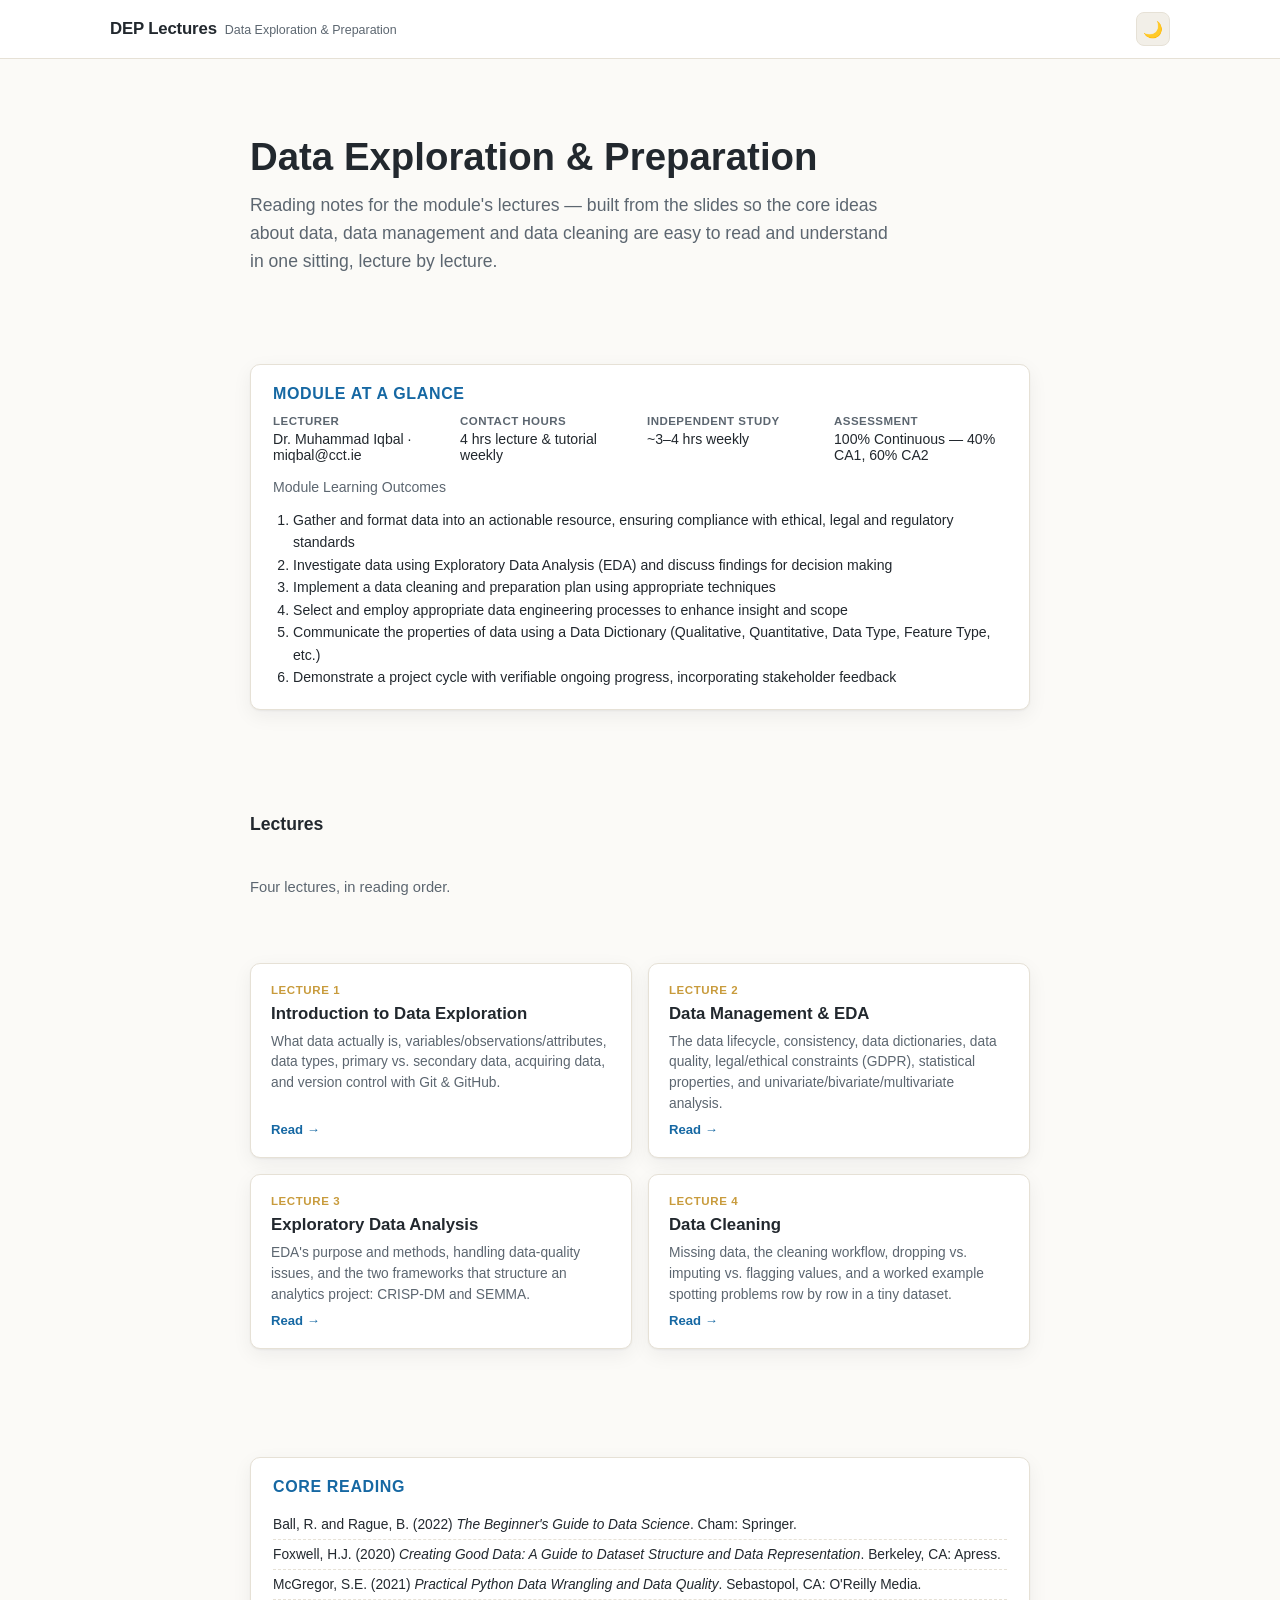
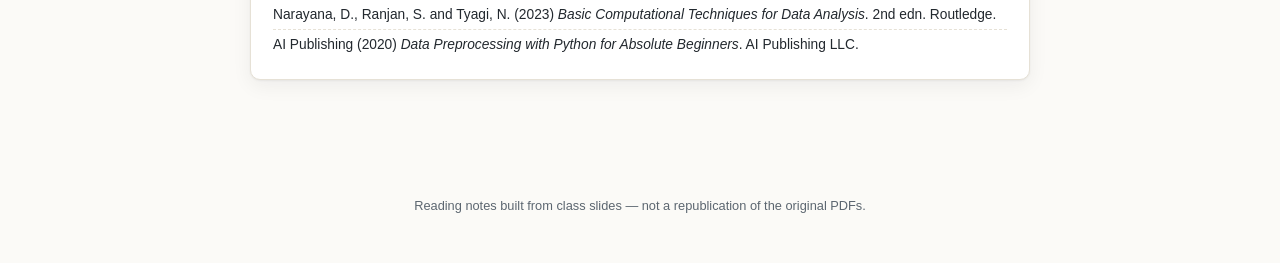
==== index.html @ f2b4989c "Initial DEP lecture reading site Simple, responsive reading pages for the four Data Exploration & Pr" ====
<!doctype html>
<html lang="en">
<head>
  <meta charset="utf-8" />
  <meta name="viewport" content="width=device-width, initial-scale=1" />
  <title>DEP Lectures — Data Exploration &amp; Preparation</title>
  <meta name="description" content="Clean, readable lecture notes for Data Exploration & Preparation (DIPDAB Sep26 cohort, CCT College Dublin)." />
  <link rel="icon" href="data:image/svg+xml,<svg xmlns=%22http://www.w3.org/2000/svg%22 viewBox=%220 0 100 100%22><text y=%22.9em%22 font-size=%2290%22>📖</text></svg>" />
  <link rel="stylesheet" href="css/style.css" />
</head>
<body>
  <div class="progress-rail"><div class="progress-rail-fill" id="progressFill"></div></div>

  <header class="topbar">
    <div class="topbar-inner">
      <a class="brand" href="index.html">
        <span class="mark">DEP Lectures</span>
        <span class="sub">Data Exploration &amp; Preparation</span>
      </a>
      <div class="topbar-actions">
        <button class="theme-toggle" id="themeToggle" title="Toggle dark / light mode" aria-label="Toggle dark / light mode">🌙</button>
      </div>
    </div>
  </header>

  <div class="layout no-sidebar">
    <section class="hero">
      <h1>Data Exploration &amp; Preparation</h1>
      <p class="lead">
        Reading notes for the module's lectures — built from the slides so the core ideas
        about data, data management and data cleaning are easy to read and understand in
        one sitting, lecture by lecture.
      </p>
    </section>

    <div class="module-card">
      <h2>Module at a glance</h2>
      <div class="module-grid-info">
        <div><strong>Lecturer</strong>Dr. Muhammad Iqbal · miqbal@cct.ie</div>
        <div><strong>Contact hours</strong>4 hrs lecture &amp; tutorial weekly</div>
        <div><strong>Independent study</strong>~3–4 hrs weekly</div>
        <div><strong>Assessment</strong>100% Continuous — 40% CA1, 60% CA2</div>
      </div>
      <p style="font-family:var(--font-ui); font-size:0.88rem; color:var(--text-muted); margin:16px 0 6px;">
        Module Learning Outcomes
      </p>
      <ol class="mlo-list">
        <li>Gather and format data into an actionable resource, ensuring compliance with ethical, legal and regulatory standards</li>
        <li>Investigate data using Exploratory Data Analysis (EDA) and discuss findings for decision making</li>
        <li>Implement a data cleaning and preparation plan using appropriate techniques</li>
        <li>Select and employ appropriate data engineering processes to enhance insight and scope</li>
        <li>Communicate the properties of data using a Data Dictionary (Qualitative, Quantitative, Data Type, Feature Type, etc.)</li>
        <li>Demonstrate a project cycle with verifiable ongoing progress, incorporating stakeholder feedback</li>
      </ol>
    </div>

    <h2 style="font-size:1.1rem; margin: 36px 0 4px;">Lectures</h2>
    <p style="color:var(--text-muted); font-size:0.92rem; margin:0;">Four lectures, in reading order.</p>

    <div class="lecture-grid">
      <a class="lecture-card" href="lectures/01-introduction-to-data.html">
        <span class="lec-no">Lecture 1</span>
        <h3>Introduction to Data Exploration</h3>
        <p>What data actually is, variables/observations/attributes, data types, primary vs. secondary data, acquiring data, and version control with Git &amp; GitHub.</p>
        <span class="read-link">Read →</span>
      </a>
      <a class="lecture-card" href="lectures/02-data-management-and-eda.html">
        <span class="lec-no">Lecture 2</span>
        <h3>Data Management &amp; EDA</h3>
        <p>The data lifecycle, consistency, data dictionaries, data quality, legal/ethical constraints (GDPR), statistical properties, and univariate/bivariate/multivariate analysis.</p>
        <span class="read-link">Read →</span>
      </a>
      <a class="lecture-card" href="lectures/03-exploratory-data-analysis.html">
        <span class="lec-no">Lecture 3</span>
        <h3>Exploratory Data Analysis</h3>
        <p>EDA's purpose and methods, handling data-quality issues, and the two frameworks that structure an analytics project: CRISP-DM and SEMMA.</p>
        <span class="read-link">Read →</span>
      </a>
      <a class="lecture-card" href="lectures/04-data-cleaning.html">
        <span class="lec-no">Lecture 4</span>
        <h3>Data Cleaning</h3>
        <p>Missing data, the cleaning workflow, dropping vs. imputing vs. flagging values, and a worked example spotting problems row by row in a tiny dataset.</p>
        <span class="read-link">Read →</span>
      </a>
    </div>

    <div class="module-card">
      <h2>Core reading</h2>
      <ul class="books-list">
        <li>Ball, R. and Rague, B. (2022) <em>The Beginner's Guide to Data Science</em>. Cham: Springer.</li>
        <li>Foxwell, H.J. (2020) <em>Creating Good Data: A Guide to Dataset Structure and Data Representation</em>. Berkeley, CA: Apress.</li>
        <li>McGregor, S.E. (2021) <em>Practical Python Data Wrangling and Data Quality</em>. Sebastopol, CA: O'Reilly Media.</li>
        <li>Narayana, D., Ranjan, S. and Tyagi, N. (2023) <em>Basic Computational Techniques for Data Analysis</em>. 2nd edn. Routledge.</li>
        <li>AI Publishing (2020) <em>Data Preprocessing with Python for Absolute Beginners</em>. AI Publishing LLC.</li>
      </ul>
    </div>
  </div>

  <footer class="site-footer">
    Reading notes built from class slides — not a republication of the original PDFs.
  </footer>

  <script src="js/main.js"></script>
</body>
</html>
---- css/style.css ----
:root {
  --blue-900: #0a2f4e;
  --blue-700: #0f4c7d;
  --blue-600: #1668a3;
  --blue-500: #2088c9;
  --gold-500: #c89b3c;
  --gold-400: #d9af52;
  --bg: #fbfaf7;
  --surface: #ffffff;
  --surface-2: #f2efe8;
  --text: #22282e;
  --text-muted: #5c6670;
  --border: #e6e1d6;
  --shadow: 0 1px 2px rgba(20, 24, 28, 0.05), 0 6px 20px rgba(20, 24, 28, 0.06);
  --radius: 10px;
  --content-width: 700px;
  --font-ui: "Segoe UI", -apple-system, BlinkMacSystemFont, Roboto, Helvetica, Arial, sans-serif;
  --font-read: Georgia, "Iowan Old Style", "Palatino Linotype", "Book Antiqua", serif;
  color-scheme: light dark;
}

:root[data-theme="dark"] {
  --bg: #15191d;
  --surface: #1c2126;
  --surface-2: #22272d;
  --text: #e9e6df;
  --text-muted: #a3aab1;
  --border: #30363c;
  --shadow: 0 1px 2px rgba(0, 0, 0, 0.3), 0 8px 24px rgba(0, 0, 0, 0.4);
}

@media (prefers-color-scheme: dark) {
  :root:not([data-theme="light"]) {
    --bg: #15191d;
    --surface: #1c2126;
    --surface-2: #22272d;
    --text: #e9e6df;
    --text-muted: #a3aab1;
    --border: #30363c;
    --shadow: 0 1px 2px rgba(0, 0, 0, 0.3), 0 8px 24px rgba(0, 0, 0, 0.4);
  }
}

* { box-sizing: border-box; }
html { scroll-behavior: smooth; }

body {
  margin: 0;
  background: var(--bg);
  color: var(--text);
  font-family: var(--font-ui);
  -webkit-font-smoothing: antialiased;
}

a { color: var(--blue-600); }
:root[data-theme="dark"] a { color: #7ec1ee; }
@media (prefers-color-scheme: dark) { :root:not([data-theme="light"]) a { color: #7ec1ee; } }

/* ---------- Reading progress bar ---------- */
.progress-rail {
  position: fixed;
  top: 0; left: 0; right: 0;
  height: 3px;
  background: transparent;
  z-index: 100;
}
.progress-rail-fill {
  height: 100%;
  width: 0%;
  background: linear-gradient(90deg, var(--blue-500), var(--gold-500));
  transition: width 0.1s linear;
}

/* ---------- Top bar ---------- */
.topbar {
  position: sticky;
  top: 0;
  z-index: 50;
  background: color-mix(in srgb, var(--surface) 92%, transparent);
  border-bottom: 1px solid var(--border);
  backdrop-filter: blur(8px);
}

.topbar-inner {
  max-width: 1100px;
  margin: 0 auto;
  padding: 12px 20px;
  display: flex;
  align-items: center;
  justify-content: space-between;
  gap: 16px;
}

.brand {
  display: flex;
  align-items: baseline;
  gap: 8px;
  text-decoration: none;
  color: var(--text);
  min-width: 0;
}

.brand .mark {
  font-size: 1.05rem;
  font-weight: 700;
  letter-spacing: -0.01em;
}

.brand .sub {
  font-size: 0.78rem;
  color: var(--text-muted);
  white-space: nowrap;
  overflow: hidden;
  text-overflow: ellipsis;
}

.topbar-actions {
  display: flex;
  align-items: center;
  gap: 8px;
}

.theme-toggle {
  border: 1px solid var(--border);
  background: var(--surface-2);
  color: var(--text);
  border-radius: 8px;
  width: 34px;
  height: 34px;
  display: inline-flex;
  align-items: center;
  justify-content: center;
  cursor: pointer;
  font-size: 1rem;
  flex: none;
}

.home-link {
  font-size: 0.85rem;
  font-weight: 600;
  text-decoration: none;
  color: var(--blue-600);
  white-space: nowrap;
}

/* ---------- Layout: sidebar + content ---------- */
.layout {
  max-width: 1100px;
  margin: 0 auto;
  padding: 28px 20px 60px;
  display: grid;
  grid-template-columns: 220px minmax(0, 1fr);
  gap: 40px;
  align-items: start;
}

.layout.no-sidebar { grid-template-columns: 1fr; max-width: 820px; }

.side-nav {
  position: sticky;
  top: 70px;
  display: flex;
  flex-direction: column;
  gap: 2px;
}

.side-nav .side-label {
  font-size: 0.72rem;
  text-transform: uppercase;
  letter-spacing: 0.06em;
  color: var(--text-muted);
  margin: 0 0 8px;
  font-weight: 700;
}

.side-nav a {
  text-decoration: none;
  color: var(--text-muted);
  font-size: 0.85rem;
  padding: 7px 10px;
  border-radius: 7px;
  line-height: 1.35;
  display: block;
}

.side-nav a .num {
  color: var(--gold-500);
  font-weight: 700;
  margin-right: 6px;
}

.side-nav a:hover { background: var(--surface-2); color: var(--text); }
.side-nav a.active { background: var(--surface-2); color: var(--blue-700); font-weight: 600; }
:root[data-theme="dark"] .side-nav a.active { color: #7ec1ee; }

/* ---------- Article / reading column ---------- */
article.reading {
  max-width: var(--content-width);
}

.kicker {
  font-size: 0.78rem;
  text-transform: uppercase;
  letter-spacing: 0.07em;
  color: var(--gold-500);
  font-weight: 700;
  margin-bottom: 8px;
}

article.reading h1 {
  font-family: var(--font-ui);
  font-size: clamp(1.6rem, 4vw, 2.1rem);
  line-height: 1.2;
  margin: 0 0 10px;
}

.lede {
  font-size: 1.05rem;
  color: var(--text-muted);
  margin: 0 0 28px;
  line-height: 1.6;
}

article.reading h2 {
  font-family: var(--font-ui);
  font-size: 1.3rem;
  margin: 40px 0 14px;
  padding-top: 6px;
  border-top: 1px solid var(--border);
  scroll-margin-top: 80px;
}

article.reading h2:first-of-type { border-top: none; padding-top: 0; }

article.reading h3 {
  font-family: var(--font-ui);
  font-size: 1.05rem;
  margin: 24px 0 10px;
  scroll-margin-top: 80px;
}

article.reading p {
  font-family: var(--font-read);
  font-size: 1.08rem;
  line-height: 1.75;
  margin: 0 0 16px;
  color: var(--text);
}

article.reading ul, article.reading ol {
  font-family: var(--font-read);
  font-size: 1.05rem;
  line-height: 1.7;
  margin: 0 0 18px;
  padding-left: 24px;
}

article.reading li { margin-bottom: 8px; }
article.reading li > ul, article.reading li > ol { margin-top: 8px; }

article.reading strong { font-weight: 700; }

/* Callouts */
.callout {
  background: var(--surface-2);
  border: 1px solid var(--border);
  border-left: 4px solid var(--blue-500);
  border-radius: 8px;
  padding: 14px 18px;
  margin: 20px 0;
  font-family: var(--font-ui);
  font-size: 0.92rem;
}

.callout.gold { border-left-color: var(--gold-500); }

.callout .callout-title {
  font-weight: 700;
  font-size: 0.78rem;
  text-transform: uppercase;
  letter-spacing: 0.05em;
  color: var(--blue-600);
  margin-bottom: 6px;
}
.callout.gold .callout-title { color: var(--gold-500); }

.callout p { margin: 0 0 6px; font-family: var(--font-ui); font-size: 0.92rem; line-height: 1.55; }
.callout p:last-child { margin-bottom: 0; }

/* Example box */
.example {
  background: color-mix(in srgb, var(--gold-500) 8%, var(--surface));
  border: 1px solid color-mix(in srgb, var(--gold-500) 35%, var(--border));
  border-radius: 8px;
  padding: 16px 18px;
  margin: 20px 0;
}
.example .example-title {
  font-family: var(--font-ui);
  font-weight: 700;
  font-size: 0.8rem;
  text-transform: uppercase;
  letter-spacing: 0.04em;
  color: var(--gold-500);
  margin-bottom: 8px;
}
.example p, .example ul { font-family: var(--font-ui); font-size: 0.92rem; }

/* Tables */
table.data-table {
  width: 100%;
  border-collapse: collapse;
  margin: 18px 0 24px;
  font-family: var(--font-ui);
  font-size: 0.85rem;
}
table.data-table th, table.data-table td {
  border: 1px solid var(--border);
  padding: 8px 10px;
  text-align: left;
}
table.data-table th { background: var(--surface-2); font-weight: 700; }
table.data-table.flagged td.flag { background: color-mix(in srgb, #c23b3b 12%, transparent); }
.table-scroll { overflow-x: auto; margin: 18px 0 24px; }
.table-scroll table.data-table { margin: 0; min-width: 480px; }

/* Code */
pre.code-block {
  background: #1d2228;
  color: #e3e8ee;
  border-radius: 8px;
  padding: 14px 16px;
  overflow-x: auto;
  margin: 16px 0 22px;
  font-size: 0.85rem;
  line-height: 1.6;
}
pre.code-block code { font-family: "Cascadia Code", Consolas, "SFMono-Regular", Menlo, monospace; }
code.inline {
  font-family: Consolas, "SFMono-Regular", Menlo, monospace;
  background: var(--surface-2);
  padding: 1px 6px;
  border-radius: 4px;
  font-size: 0.88em;
}

/* On-this-page (mobile collapsible) */
details.on-this-page {
  display: none;
  margin-bottom: 24px;
  background: var(--surface-2);
  border: 1px solid var(--border);
  border-radius: 8px;
  padding: 10px 14px;
}
details.on-this-page summary {
  cursor: pointer;
  font-weight: 700;
  font-size: 0.85rem;
  font-family: var(--font-ui);
}
details.on-this-page ul { margin: 10px 0 0; padding-left: 20px; font-family: var(--font-ui); font-size: 0.85rem; }
details.on-this-page li { margin-bottom: 6px; }

/* Prev/next footer nav */
.pager {
  display: flex;
  justify-content: space-between;
  gap: 16px;
  margin-top: 48px;
  padding-top: 24px;
  border-top: 1px solid var(--border);
}
.pager a {
  flex: 1;
  text-decoration: none;
  border: 1px solid var(--border);
  border-radius: 10px;
  padding: 14px 16px;
  color: var(--text);
  font-family: var(--font-ui);
  transition: border-color 0.15s ease;
}
.pager a:hover { border-color: var(--blue-500); }
.pager a.next { text-align: right; }
.pager .pager-label { display: block; font-size: 0.72rem; text-transform: uppercase; letter-spacing: 0.05em; color: var(--text-muted); margin-bottom: 4px; }
.pager .pager-title { font-size: 0.92rem; font-weight: 600; }
.pager .spacer { flex: 1; }

/* ---------- Home page ---------- */
.hero {
  padding: 48px 0 20px;
  text-align: left;
}
.hero h1 {
  font-size: clamp(1.8rem, 4.5vw, 2.4rem);
  margin: 0 0 12px;
  line-height: 1.15;
}
.hero p.lead {
  font-size: 1.1rem;
  color: var(--text-muted);
  max-width: 640px;
  line-height: 1.6;
  margin: 0;
}

.module-card {
  background: var(--surface);
  border: 1px solid var(--border);
  border-radius: var(--radius);
  padding: 20px 22px;
  margin: 28px 0;
  box-shadow: var(--shadow);
}
.module-card h2 { margin: 0 0 12px; font-size: 1rem; text-transform: uppercase; letter-spacing: 0.04em; color: var(--blue-600); }
.module-grid-info {
  display: grid;
  grid-template-columns: repeat(auto-fit, minmax(160px, 1fr));
  gap: 14px;
  font-size: 0.88rem;
}
.module-grid-info div strong { display: block; font-size: 0.72rem; text-transform: uppercase; letter-spacing: 0.04em; color: var(--text-muted); margin-bottom: 4px; }

.mlo-list { margin: 14px 0 0; padding-left: 20px; font-size: 0.88rem; line-height: 1.6; }

.lecture-grid {
  display: grid;
  grid-template-columns: repeat(auto-fill, minmax(260px, 1fr));
  gap: 16px;
  margin: 28px 0 40px;
}

.lecture-card {
  background: var(--surface);
  border: 1px solid var(--border);
  border-radius: var(--radius);
  padding: 20px;
  text-decoration: none;
  color: var(--text);
  box-shadow: var(--shadow);
  display: flex;
  flex-direction: column;
  gap: 8px;
  transition: transform 0.15s ease, border-color 0.15s ease;
}
.lecture-card:hover { transform: translateY(-2px); border-color: var(--blue-500); }
.lecture-card .lec-no {
  font-size: 0.72rem;
  font-weight: 700;
  letter-spacing: 0.05em;
  color: var(--gold-500);
  text-transform: uppercase;
}
.lecture-card h3 { margin: 0; font-size: 1.05rem; }
.lecture-card p { margin: 0; font-size: 0.86rem; color: var(--text-muted); line-height: 1.5; }
.lecture-card .read-link { margin-top: auto; font-size: 0.82rem; font-weight: 600; color: var(--blue-600); }

.books-list {
  list-style: none;
  padding: 0;
  margin: 14px 0 0;
  font-size: 0.86rem;
}
.books-list li { padding: 7px 0; border-bottom: 1px dashed var(--border); }
.books-list li:last-child { border-bottom: none; }

footer.site-footer {
  text-align: center;
  padding: 30px 20px 50px;
  color: var(--text-muted);
  font-size: 0.8rem;
}

@media (max-width: 860px) {
  .layout { grid-template-columns: 1fr; }
  .side-nav { display: none; }
  details.on-this-page { display: block; }
}
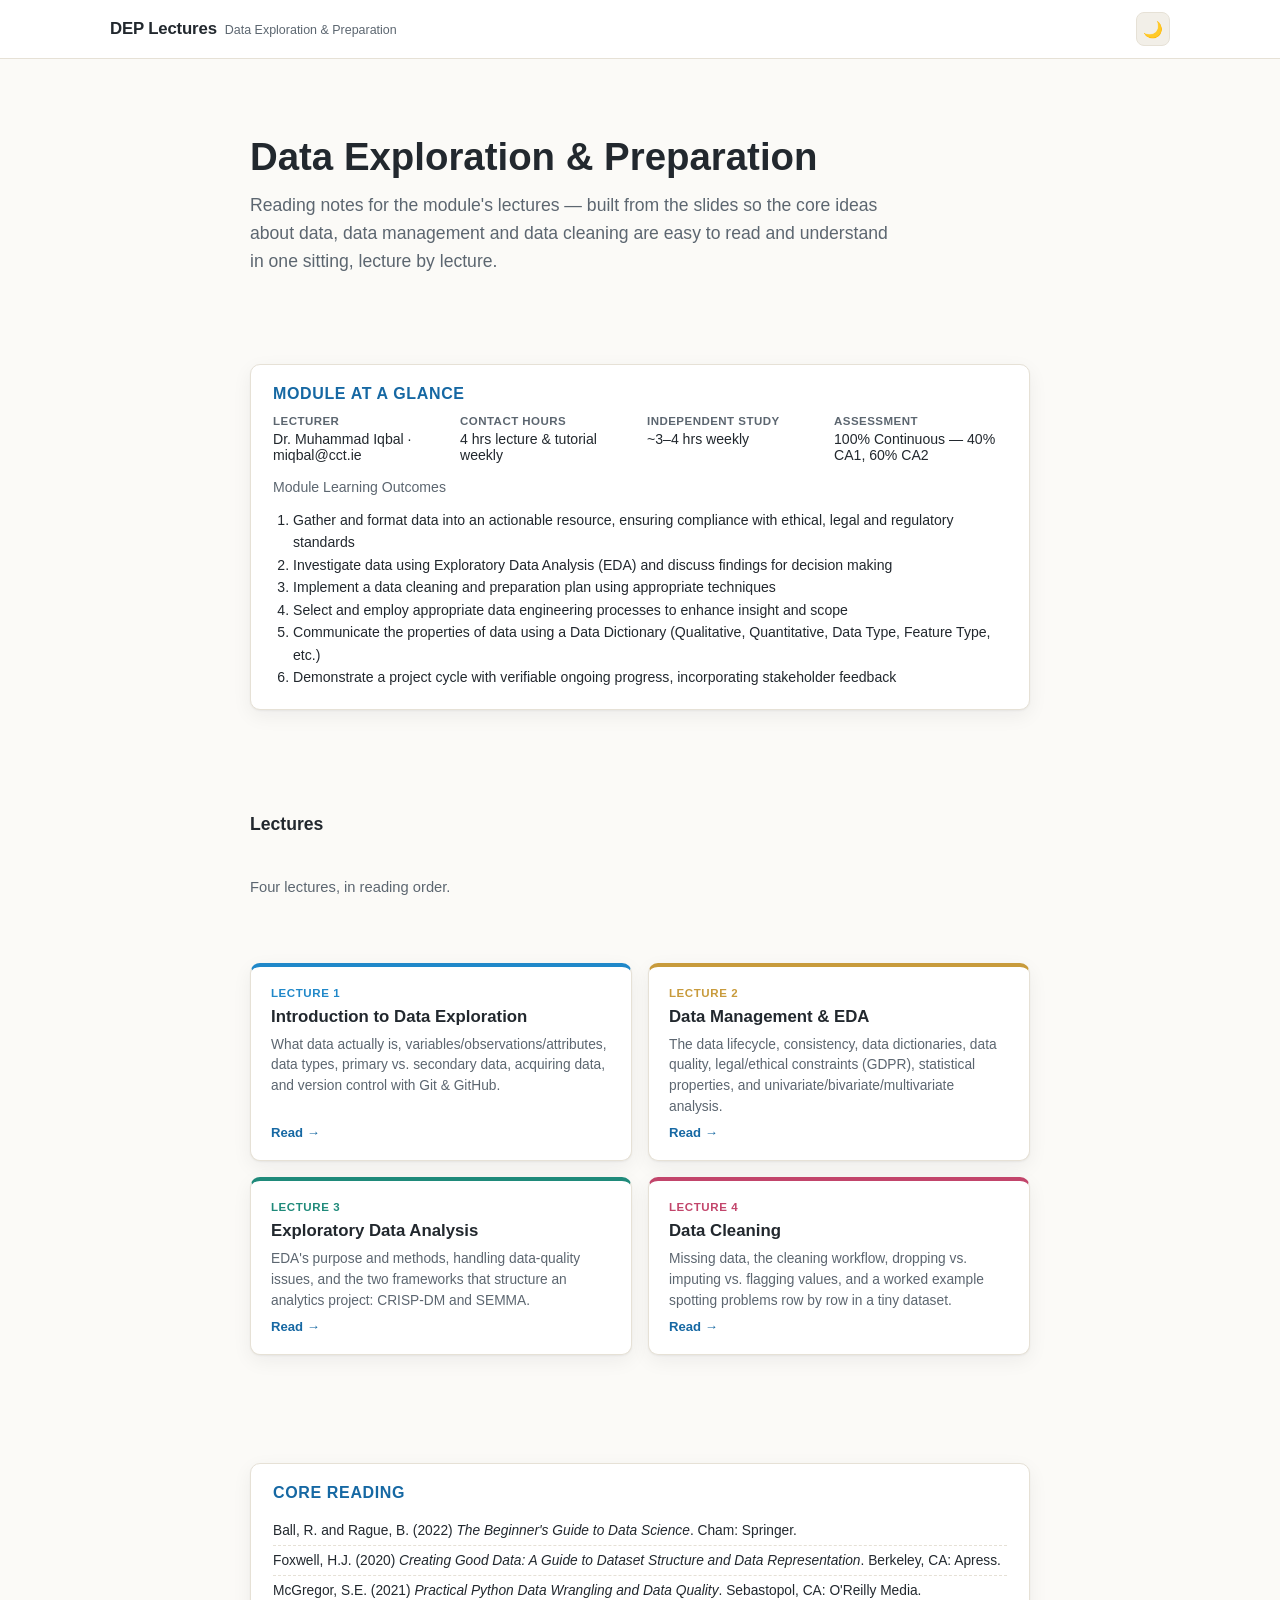
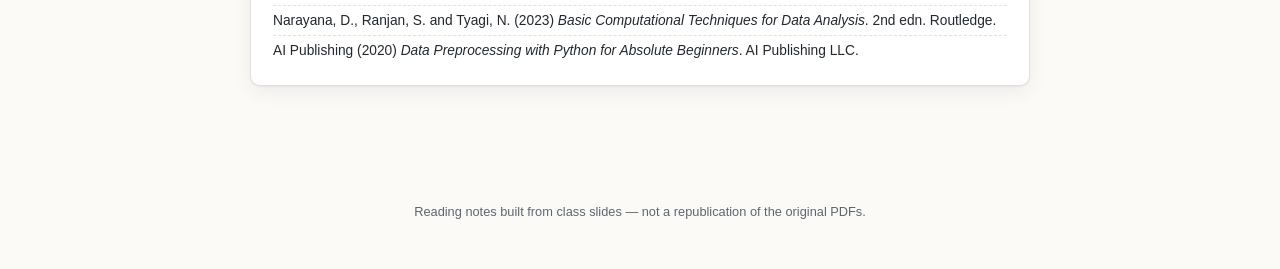
==== commit fe2820f1: "Add colour accents to highlight key points Colour-coded technique chips for visual techniques (Lectu" ====
--- a/index.html
+++ b/index.html
@@ -58,25 +58,25 @@
     <p style="color:var(--text-muted); font-size:0.92rem; margin:0;">Four lectures, in reading order.</p>
 
     <div class="lecture-grid">
-      <a class="lecture-card" href="lectures/01-introduction-to-data.html">
+      <a class="lecture-card c1" href="lectures/01-introduction-to-data.html">
         <span class="lec-no">Lecture 1</span>
         <h3>Introduction to Data Exploration</h3>
         <p>What data actually is, variables/observations/attributes, data types, primary vs. secondary data, acquiring data, and version control with Git &amp; GitHub.</p>
         <span class="read-link">Read →</span>
       </a>
-      <a class="lecture-card" href="lectures/02-data-management-and-eda.html">
+      <a class="lecture-card c2" href="lectures/02-data-management-and-eda.html">
         <span class="lec-no">Lecture 2</span>
         <h3>Data Management &amp; EDA</h3>
         <p>The data lifecycle, consistency, data dictionaries, data quality, legal/ethical constraints (GDPR), statistical properties, and univariate/bivariate/multivariate analysis.</p>
         <span class="read-link">Read →</span>
       </a>
-      <a class="lecture-card" href="lectures/03-exploratory-data-analysis.html">
+      <a class="lecture-card c3" href="lectures/03-exploratory-data-analysis.html">
         <span class="lec-no">Lecture 3</span>
         <h3>Exploratory Data Analysis</h3>
         <p>EDA's purpose and methods, handling data-quality issues, and the two frameworks that structure an analytics project: CRISP-DM and SEMMA.</p>
         <span class="read-link">Read →</span>
       </a>
-      <a class="lecture-card" href="lectures/04-data-cleaning.html">
+      <a class="lecture-card c4" href="lectures/04-data-cleaning.html">
         <span class="lec-no">Lecture 4</span>
         <h3>Data Cleaning</h3>
         <p>Missing data, the cleaning workflow, dropping vs. imputing vs. flagging values, and a worked example spotting problems row by row in a tiny dataset.</p>
--- a/css/style.css
+++ b/css/style.css
@@ -5,6 +5,13 @@
   --blue-500: #2088c9;
   --gold-500: #c89b3c;
   --gold-400: #d9af52;
+  --rose-500: #c2456b;
+  --rose-400: #d35f82;
+  --teal-500: #1f8a7a;
+  --teal-400: #2aa492;
+  --violet-500: #7a5cc9;
+  --violet-400: #9077d6;
+  --amber-500: #c47a1f;
   --bg: #fbfaf7;
   --surface: #ffffff;
   --surface-2: #f2efe8;
@@ -273,6 +280,8 @@
 }
 
 .callout.gold { border-left-color: var(--gold-500); }
+.callout.rose { border-left-color: var(--rose-500); background: color-mix(in srgb, var(--rose-500) 7%, var(--surface-2)); }
+.callout.teal { border-left-color: var(--teal-500); background: color-mix(in srgb, var(--teal-500) 7%, var(--surface-2)); }
 
 .callout .callout-title {
   font-weight: 700;
@@ -283,9 +292,71 @@
   margin-bottom: 6px;
 }
 .callout.gold .callout-title { color: var(--gold-500); }
+.callout.rose .callout-title { color: var(--rose-500); }
+.callout.teal .callout-title { color: var(--teal-500); }
 
 .callout p { margin: 0 0 6px; font-family: var(--font-ui); font-size: 0.92rem; line-height: 1.55; }
 .callout p:last-child { margin-bottom: 0; }
+
+/* Inline highlight marks, for calling out a key phrase mid-sentence */
+mark.hl {
+  background: color-mix(in srgb, var(--gold-400) 35%, transparent);
+  color: inherit;
+  padding: 0.05em 0.3em;
+  border-radius: 4px;
+  box-decoration-break: clone;
+  -webkit-box-decoration-break: clone;
+}
+mark.hl.blue { background: color-mix(in srgb, var(--blue-500) 25%, transparent); }
+mark.hl.rose { background: color-mix(in srgb, var(--rose-500) 22%, transparent); }
+mark.hl.teal { background: color-mix(in srgb, var(--teal-500) 22%, transparent); }
+
+/* Small coloured status tags, e.g. flagging a diagnosis next to a heading */
+.tag {
+  display: inline-block;
+  font-family: var(--font-ui);
+  font-size: 0.68rem;
+  font-weight: 700;
+  text-transform: uppercase;
+  letter-spacing: 0.04em;
+  padding: 3px 10px;
+  border-radius: 999px;
+  margin-left: 10px;
+  vertical-align: middle;
+  white-space: nowrap;
+}
+.tag.amber { background: color-mix(in srgb, var(--amber-500) 20%, transparent); color: var(--amber-500); }
+.tag.rose { background: color-mix(in srgb, var(--rose-500) 18%, transparent); color: var(--rose-500); }
+.tag.blue { background: color-mix(in srgb, var(--blue-500) 18%, transparent); color: var(--blue-600); }
+.tag.violet { background: color-mix(in srgb, var(--violet-500) 20%, transparent); color: var(--violet-500); }
+.tag.teal { background: color-mix(in srgb, var(--teal-500) 18%, transparent); color: var(--teal-500); }
+
+/* Technique chip grid — colourful scannable list for EDA/visualisation techniques */
+.tech-grid {
+  list-style: none;
+  margin: 18px 0 24px;
+  padding: 0;
+  display: grid;
+  grid-template-columns: repeat(auto-fill, minmax(220px, 1fr));
+  gap: 10px;
+}
+.tech-grid li {
+  font-family: var(--font-ui);
+  font-size: 0.88rem;
+  line-height: 1.5;
+  background: var(--surface);
+  border: 1px solid var(--border);
+  border-left: 4px solid var(--blue-500);
+  border-radius: 8px;
+  padding: 10px 14px;
+  margin: 0 !important;
+}
+.tech-grid li strong { display: block; font-size: 0.92rem; margin-bottom: 2px; }
+.tech-grid li.c2 { border-left-color: var(--gold-500); }
+.tech-grid li.c3 { border-left-color: var(--rose-500); }
+.tech-grid li.c4 { border-left-color: var(--teal-500); }
+.tech-grid li.c5 { border-left-color: var(--violet-500); }
+.tech-grid li.c6 { border-left-color: var(--amber-500); }
 
 /* Example box */
 .example {
@@ -320,7 +391,11 @@
   text-align: left;
 }
 table.data-table th { background: var(--surface-2); font-weight: 700; }
-table.data-table.flagged td.flag { background: color-mix(in srgb, #c23b3b 12%, transparent); }
+table.data-table td.flag {
+  background: color-mix(in srgb, var(--rose-500) 14%, transparent);
+  color: var(--rose-500);
+  font-weight: 700;
+}
 .table-scroll { overflow-x: auto; margin: 18px 0 24px; }
 .table-scroll table.data-table { margin: 0; min-width: 480px; }
 
@@ -434,6 +509,7 @@
 .lecture-card {
   background: var(--surface);
   border: 1px solid var(--border);
+  border-top: 4px solid var(--blue-500);
   border-radius: var(--radius);
   padding: 20px;
   text-decoration: none;
@@ -444,14 +520,20 @@
   gap: 8px;
   transition: transform 0.15s ease, border-color 0.15s ease;
 }
-.lecture-card:hover { transform: translateY(-2px); border-color: var(--blue-500); }
+.lecture-card:hover { transform: translateY(-2px); }
+.lecture-card.c2 { border-top-color: var(--gold-500); }
+.lecture-card.c3 { border-top-color: var(--teal-500); }
+.lecture-card.c4 { border-top-color: var(--rose-500); }
 .lecture-card .lec-no {
   font-size: 0.72rem;
   font-weight: 700;
   letter-spacing: 0.05em;
-  color: var(--gold-500);
+  color: var(--blue-500);
   text-transform: uppercase;
 }
+.lecture-card.c2 .lec-no { color: var(--gold-500); }
+.lecture-card.c3 .lec-no { color: var(--teal-500); }
+.lecture-card.c4 .lec-no { color: var(--rose-500); }
 .lecture-card h3 { margin: 0; font-size: 1.05rem; }
 .lecture-card p { margin: 0; font-size: 0.86rem; color: var(--text-muted); line-height: 1.5; }
 .lecture-card .read-link { margin-top: auto; font-size: 0.82rem; font-weight: 600; color: var(--blue-600); }
